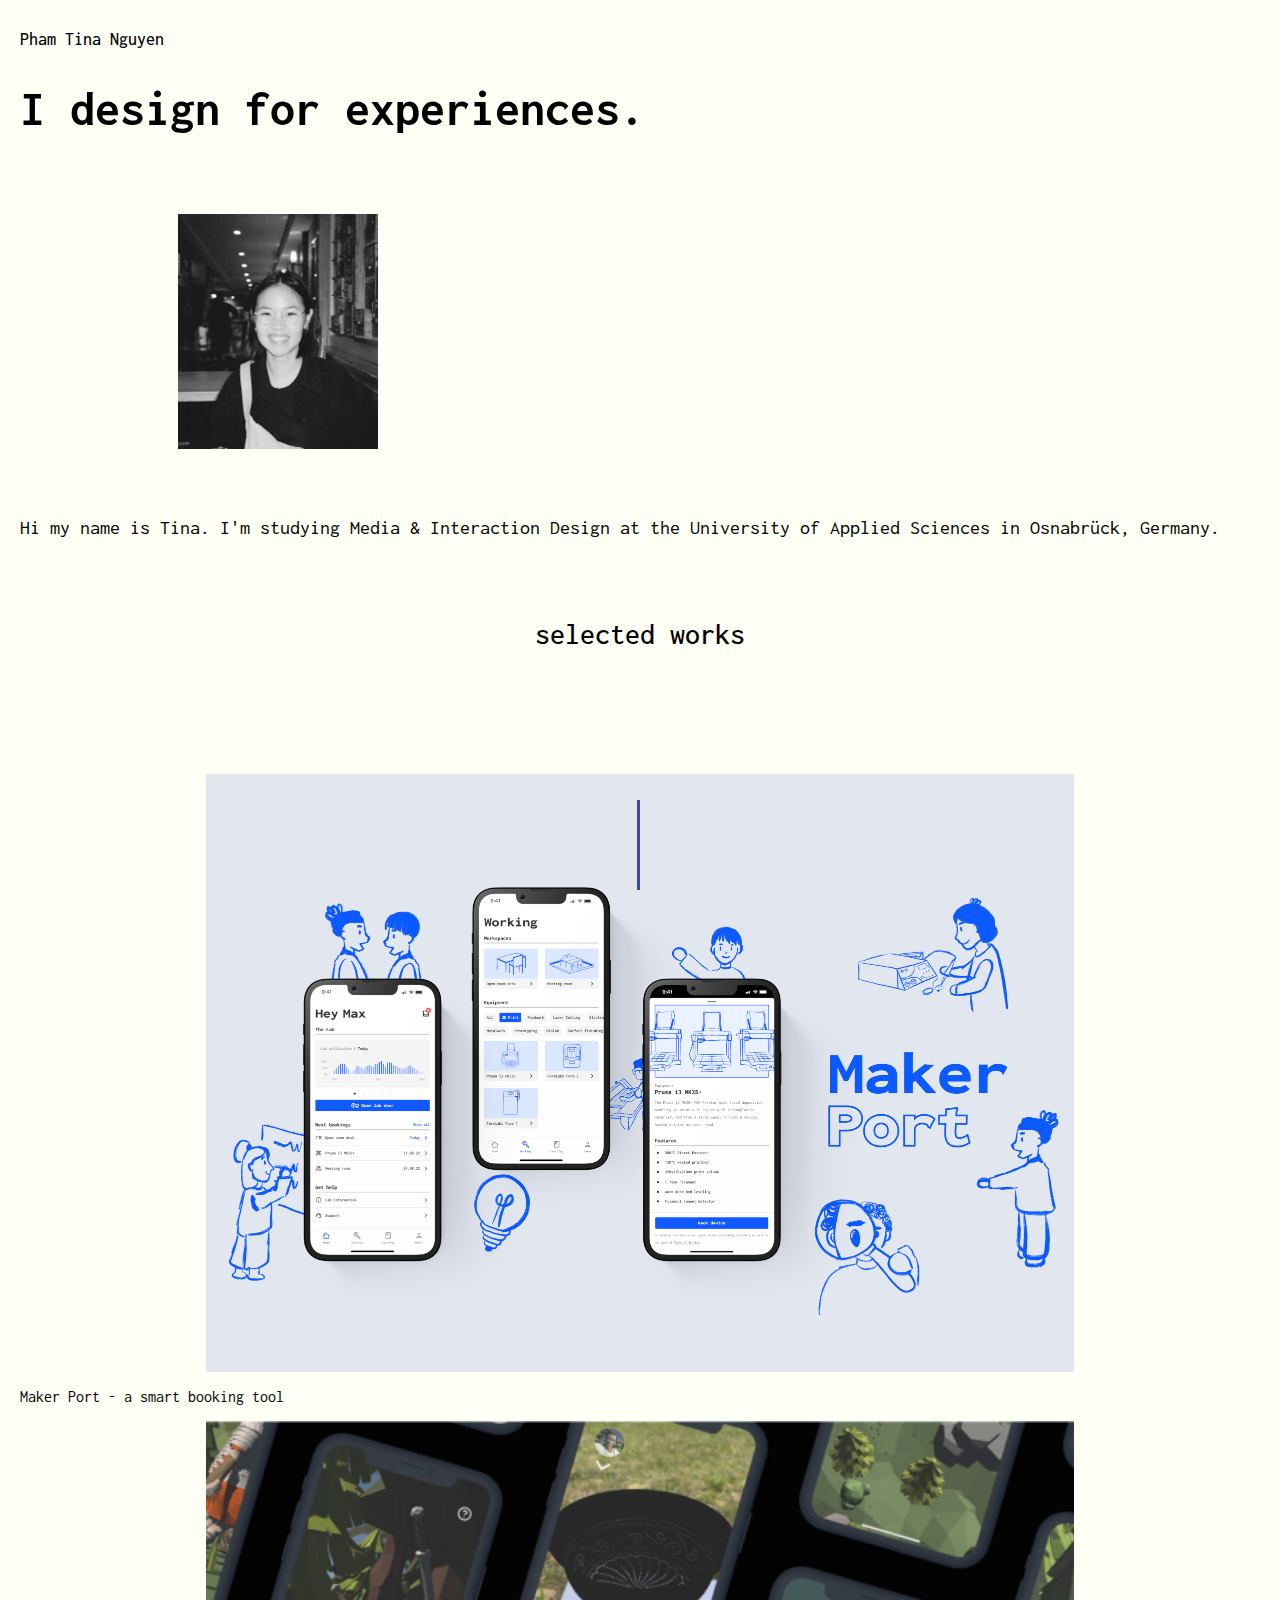
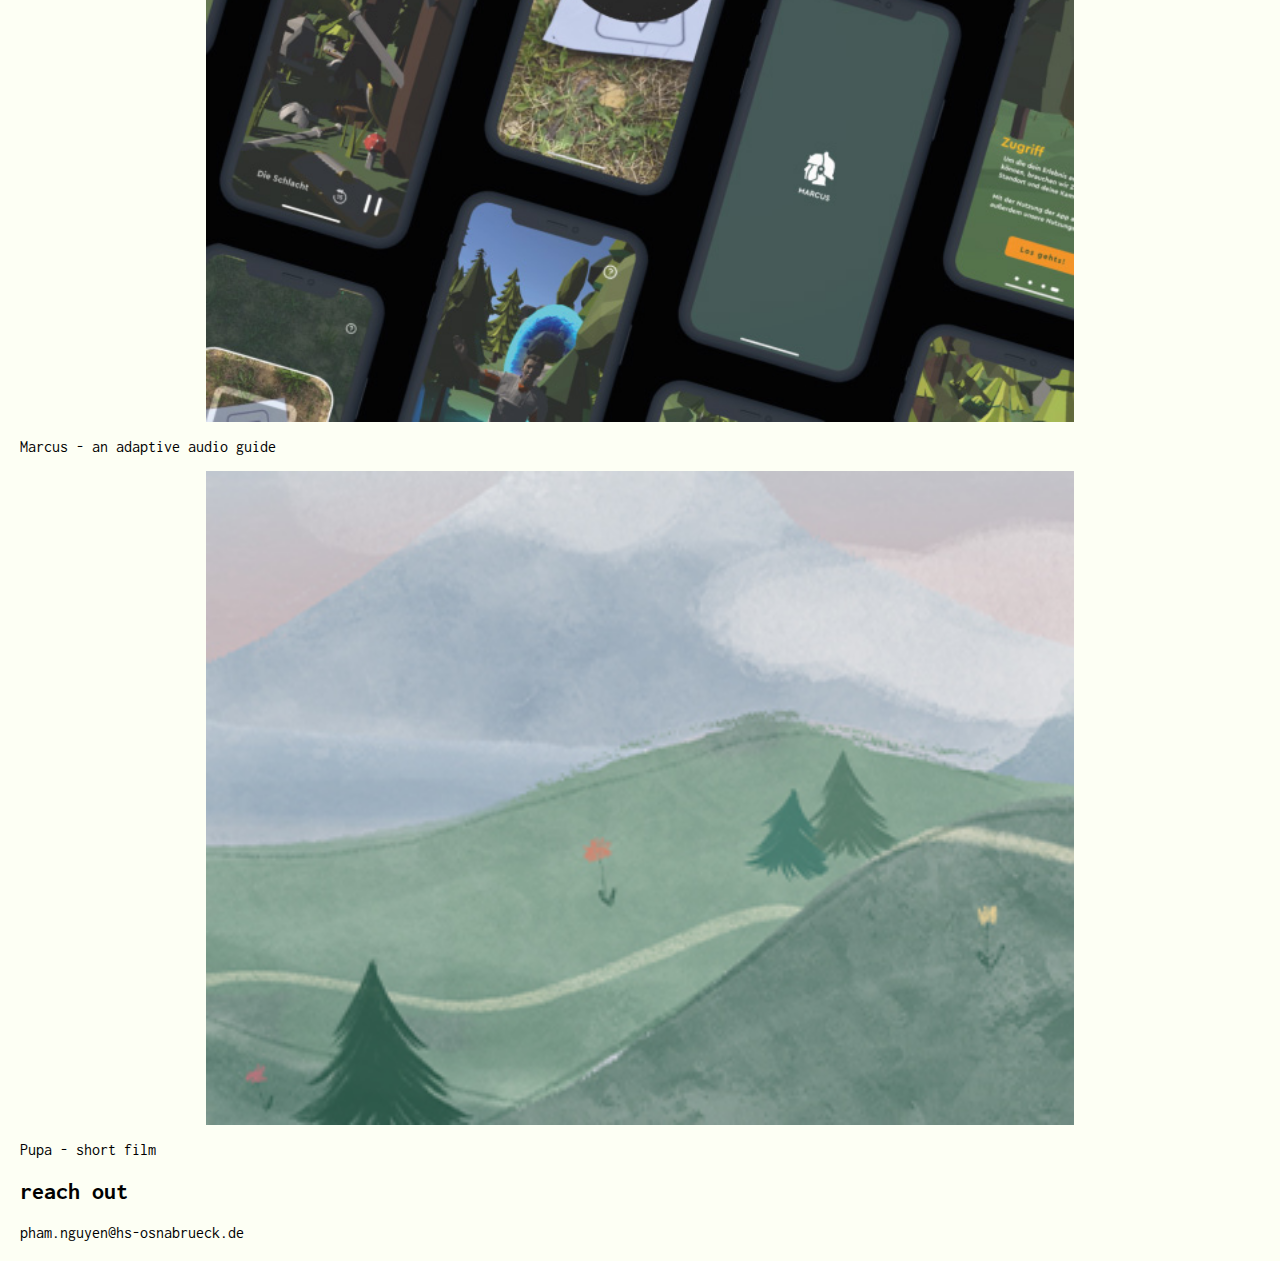
==== index.html @ 9c13b08b "Portfolio pages" ====
<!DOCTYPE html>
<html lang="en">
<head>
    <meta charset="UTF-8">
    <meta http-equiv="X-UA-Compatible" content="IE=edge">
    <meta name="viewport" content="width=device-width, initial-scale=1.0">
    <link rel="stylesheet" href="styles.css">
    <title>Portfolio 2022</title>
</head>

<body>

<div class="topnav">
<p>Pham Tina Nguyen</p>
</div>

<main>
    <div class="intro">
        <h1>I design for experiences.</h1>
    
        <img src="img/headshot.jpg" alt="headshot">
    </div>
    
    <div class="about">
        <h2>Hi my name is Tina. I'm studying Media & Interaction Design at the University of Applied Sciences in Osnabrück, Germany.
        </h2>
    </div>

    <div class="works">
        <h1>selected works</h1>

        <div class="selected">
            <a href="makerport.html">  <img src="img/works/makerport.png" alt="makerport"></a>
            <p>Maker Port - a smart booking tool</p>
    
            <a href="marcus.html">  <img src="img/works/marcus.jpg" alt="marcus"></a>
            <p>Marcus - an adaptive audio guide</p>
    
            <a href="pupa.html">  <img src="img/works/pupa.jpg" alt="pupa"></a>
            <p>Pupa - short film</p>    
        </div>
        
    </div>

    <div class="vl"></div>

</main>


<footer>
    <h2>reach out</h2>
    <p>pham.nguyen@hs-osnabrueck.de</p>
</footer>

</body>
</html>
---- styles.css ----
@font-face {
    font-family: "inconsolata";
    src: url("fonts/Inconsolata-VariableFont.woff2") format(woff2);
}

:root {
    --color-light: #FDFFF4;
    --color-accents: #3C47A6;
    --color-headfoot: #7C85A4;

    --background: var(--color-light);
    --backgroundhf: var(--color-headfoot)
    --highlights: var(--color-accents);

    --font-monospace:"inconsolata", 
}

body {
    background-color: var(--background);
    font-family:inconsolata;
    margin: 20px;
}

/**main {
    margin: 10px;
}**/

.topnav {
    margin-top: 30px;
}

.topnav p {
    font-size: 18px;
    font-weight: 500;
}

.intro h1 {
    font-size: 50px;
    font-weight: 700;
}

.intro img {
    margin: 30px;
    padding-top: 1em;
    padding-left: 8em;
    padding-bottom: 1em;
    width: 200px;   
    height: auto;
}

.about h2{
    font-size: 20px;
    font-weight: 400;
    line-height: 140%;
}

.works {
    padding-top: 30px;

}

.works h1 {
    font-weight: 500;
    font-size: 30px;
    text-align: center;
    line-height: 50px;
}

.vl {
    border-left: 3px solid var(--color-accents);
    height: 90px;
    position: absolute;
    left: 50%;
    margin-left: -3px;
    top: 0;
    transform: translateY(800px);

}

.selected {
    padding-top: 95px;
}

.selected img {
    display: block;
    margin-left: auto;
    margin-right: auto;
    width: 70%;
}

.footer {
    background: var(--color-headfoot);
}
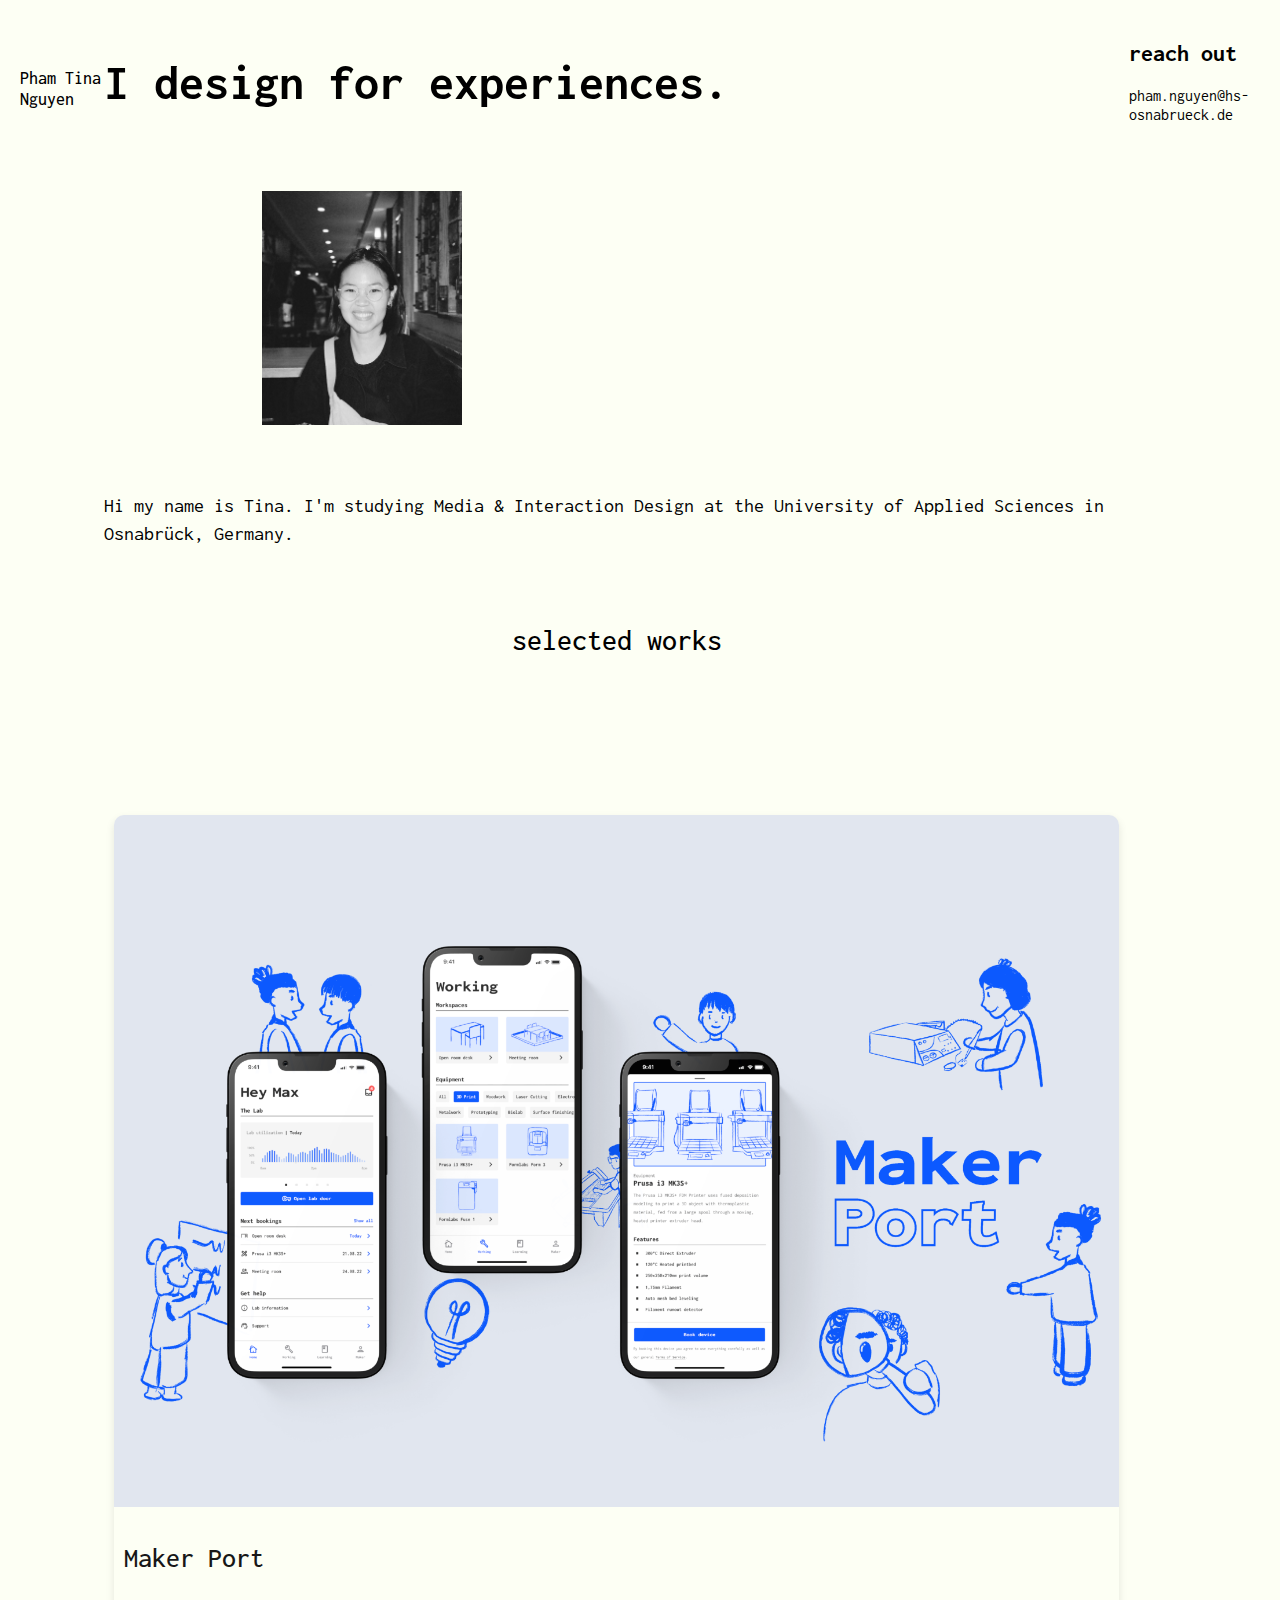
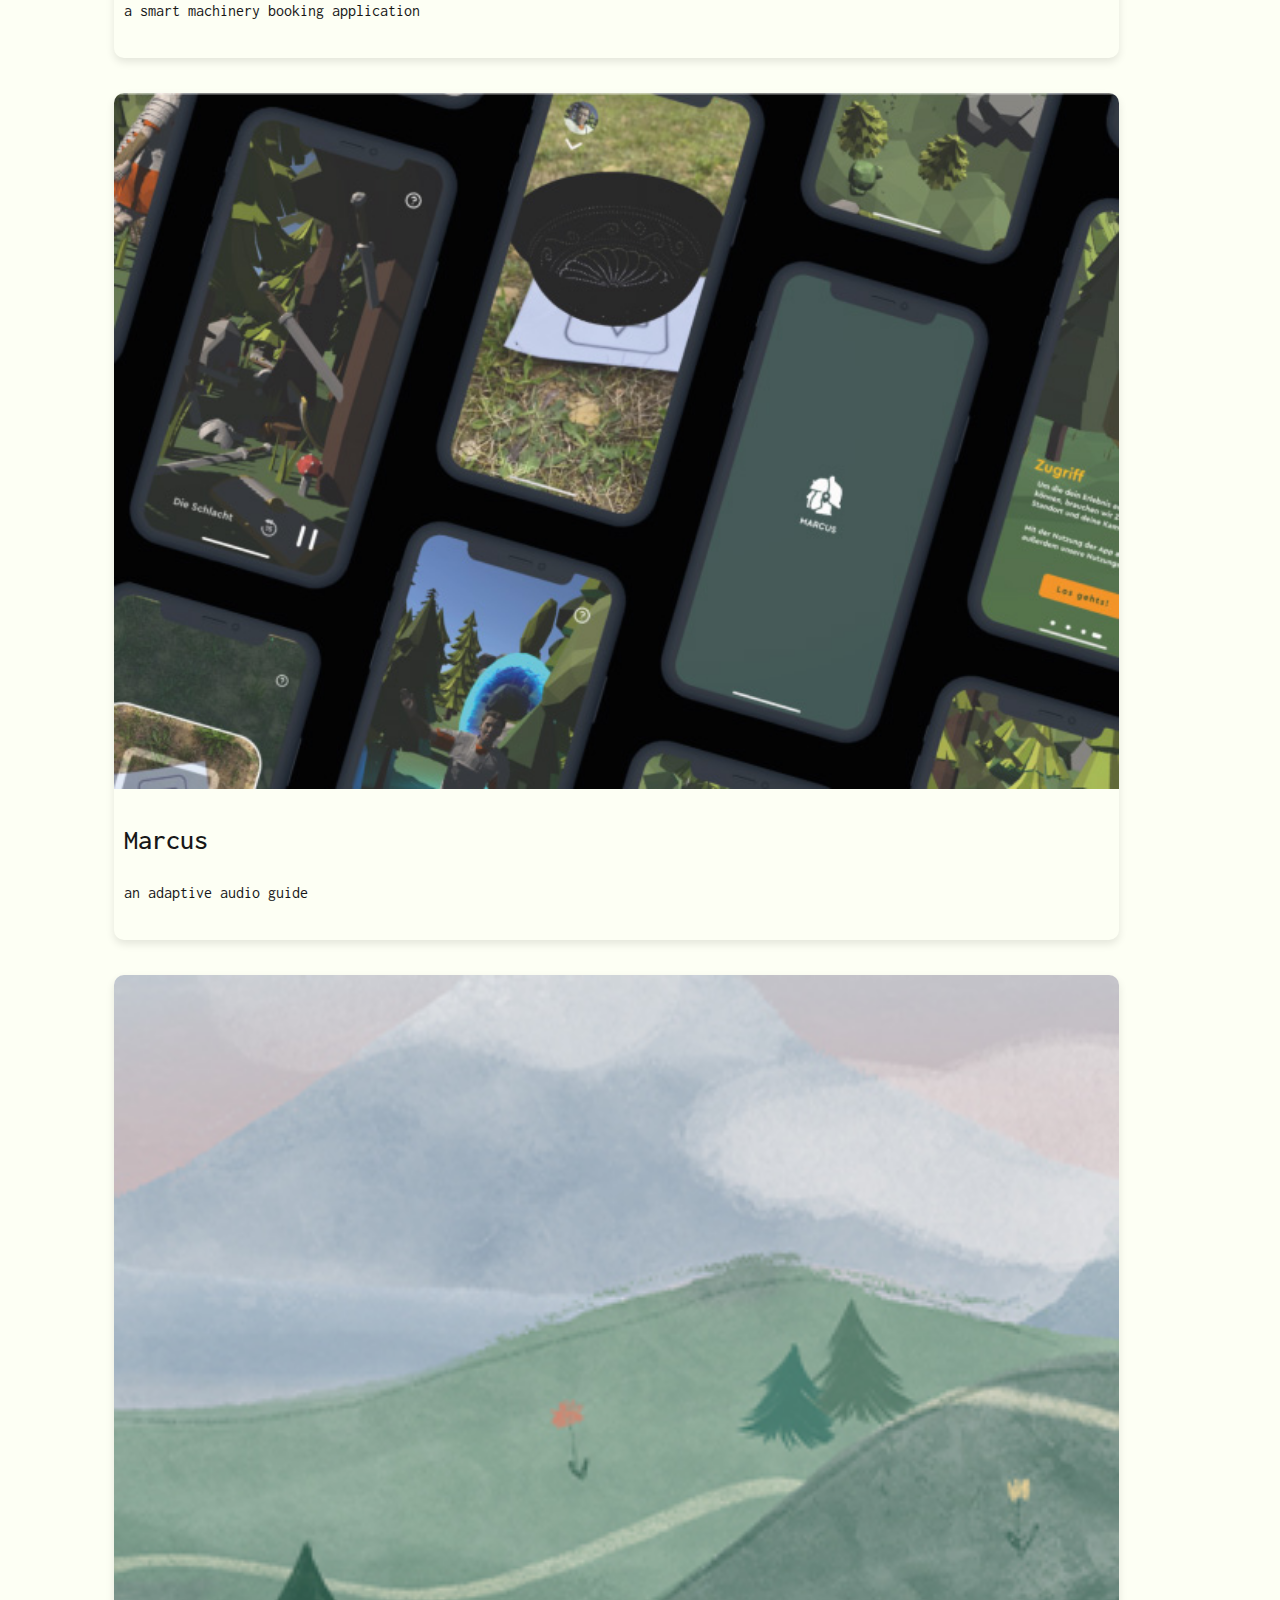
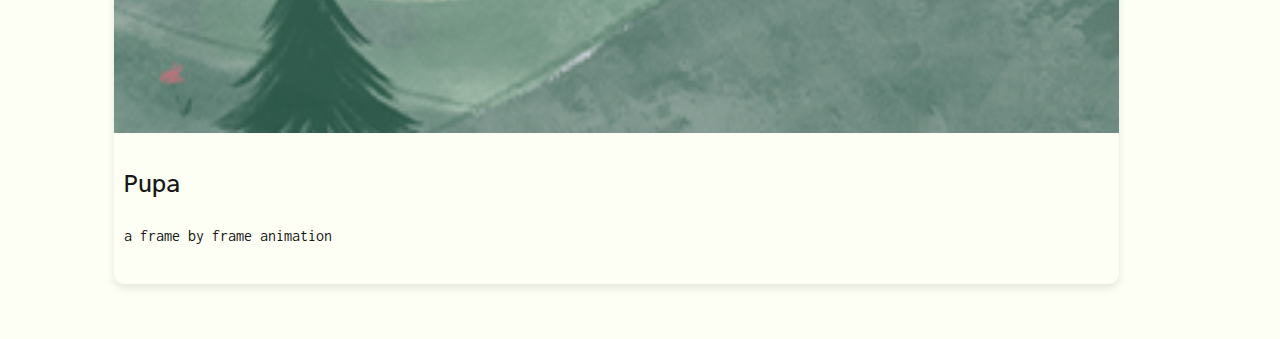
==== commit 37da51fd: "Update Detail" ====
--- a/index.html
+++ b/index.html
@@ -4,9 +4,11 @@
     <meta charset="UTF-8">
     <meta http-equiv="X-UA-Compatible" content="IE=edge">
     <meta name="viewport" content="width=device-width, initial-scale=1.0">
+    <link rel="stylesheet" href="normalize.css">
     <link rel="stylesheet" href="styles.css">
     <title>Portfolio 2022</title>
 </head>
+
 
 <body>
 
@@ -30,20 +32,43 @@
         <h1>selected works</h1>
 
         <div class="selected">
-            <a href="makerport.html">  <img src="img/works/makerport.png" alt="makerport"></a>
-            <p>Maker Port - a smart booking tool</p>
-    
-            <a href="marcus.html">  <img src="img/works/marcus.jpg" alt="marcus"></a>
-            <p>Marcus - an adaptive audio guide</p>
-    
-            <a href="pupa.html">  <img src="img/works/pupa.jpg" alt="pupa"></a>
-            <p>Pupa - short film</p>    
+
+            <div class="card"> 
+                <a href="makerport.html">
+                    <img src="img/works/makerport.png" alt="makerport project">
+
+                    <div class="container">
+                        <h3>Maker Port</h3>
+                        <p>a smart machinery booking application</p>
+                    </div>
+                </a>
+            </div>
+
+            <div class="card"> 
+                <a href="marcus.html">
+                    <img src="img/works/marcus.jpg" alt="marcus project">
+
+                    <div class="container">
+                        <h3>Marcus</h3>
+                        <p>an adaptive audio guide</p>
+                    </div>
+                </a>
+            </div>
+
+            <div class="card"> 
+                <a href="pupa.html">
+                    <img src="img/works/pupa.jpg" alt="makerport">
+
+                    <div class="container">
+                        <h3>Pupa</h3>
+                        <p>a frame by frame animation</p>
+                    </div>
+                </a>
+            </div>
+
         </div>
         
     </div>
-
-    <div class="vl"></div>
-
 </main>
 
 
--- a/styles.css
+++ b/styles.css
@@ -6,10 +6,10 @@
 :root {
     --color-light: #FDFFF4;
     --color-accents: #3C47A6;
-    --color-headfoot: #7C85A4;
+    --color-offblack: #171717;
 
     --background: var(--color-light);
-    --backgroundhf: var(--color-headfoot)
+    --font: var(var(--color-offblack));
     --highlights: var(--color-accents);
 
     --font-monospace:"inconsolata", 
@@ -19,11 +19,8 @@
     background-color: var(--background);
     font-family:inconsolata;
     margin: 20px;
+    display: flex;
 }
-
-/**main {
-    margin: 10px;
-}**/
 
 .topnav {
     margin-top: 30px;
@@ -32,6 +29,7 @@
 .topnav p {
     font-size: 18px;
     font-weight: 500;
+    
 }
 
 .intro h1 {
@@ -54,9 +52,11 @@
     line-height: 140%;
 }
 
+
+/*________________________________SELECTED CONTENT__________________________________*/
+
 .works {
     padding-top: 30px;
-
 }
 
 .works h1 {
@@ -66,27 +66,57 @@
     line-height: 50px;
 }
 
-.vl {
-    border-left: 3px solid var(--color-accents);
-    height: 90px;
-    position: absolute;
-    left: 50%;
-    margin-left: -3px;
-    top: 0;
-    transform: translateY(800px);
-
-}
 
 .selected {
     padding-top: 95px;
+    justify-content: space-between;
+
+}
+  
+a:link {
+    text-decoration: none;
+  }
+
+a:visited {
+    text-decoration: none;
+  }
+
+.card {
+    box-shadow: 0 4px 8px 0 rgba(0,0,0,0.1);
+    transition: 0.3s;
+    border-radius: 10px;
+    margin: 35px 10px;
+  }
+  
+.card h3{
+    font-size: 1.75rem;
+    color: var(--color-offblack);
+    font-weight: 500;
 }
 
-.selected img {
+.card p{
+    font-size: 1rem;
+    color: var(--color-offblack);
+    padding-bottom: 20px;
+}
+ 
+img {
+    border-radius: 10px 10px 0 0;
+    width: 100%;
+  }
+
+  .container {
+    padding: 2px 10px;
+  }
+
+
+/* .selected img {
     display: block;
     margin-left: auto;
     margin-right: auto;
     width: 70%;
 }
+*/ 
 
 .footer {
     background: var(--color-headfoot);
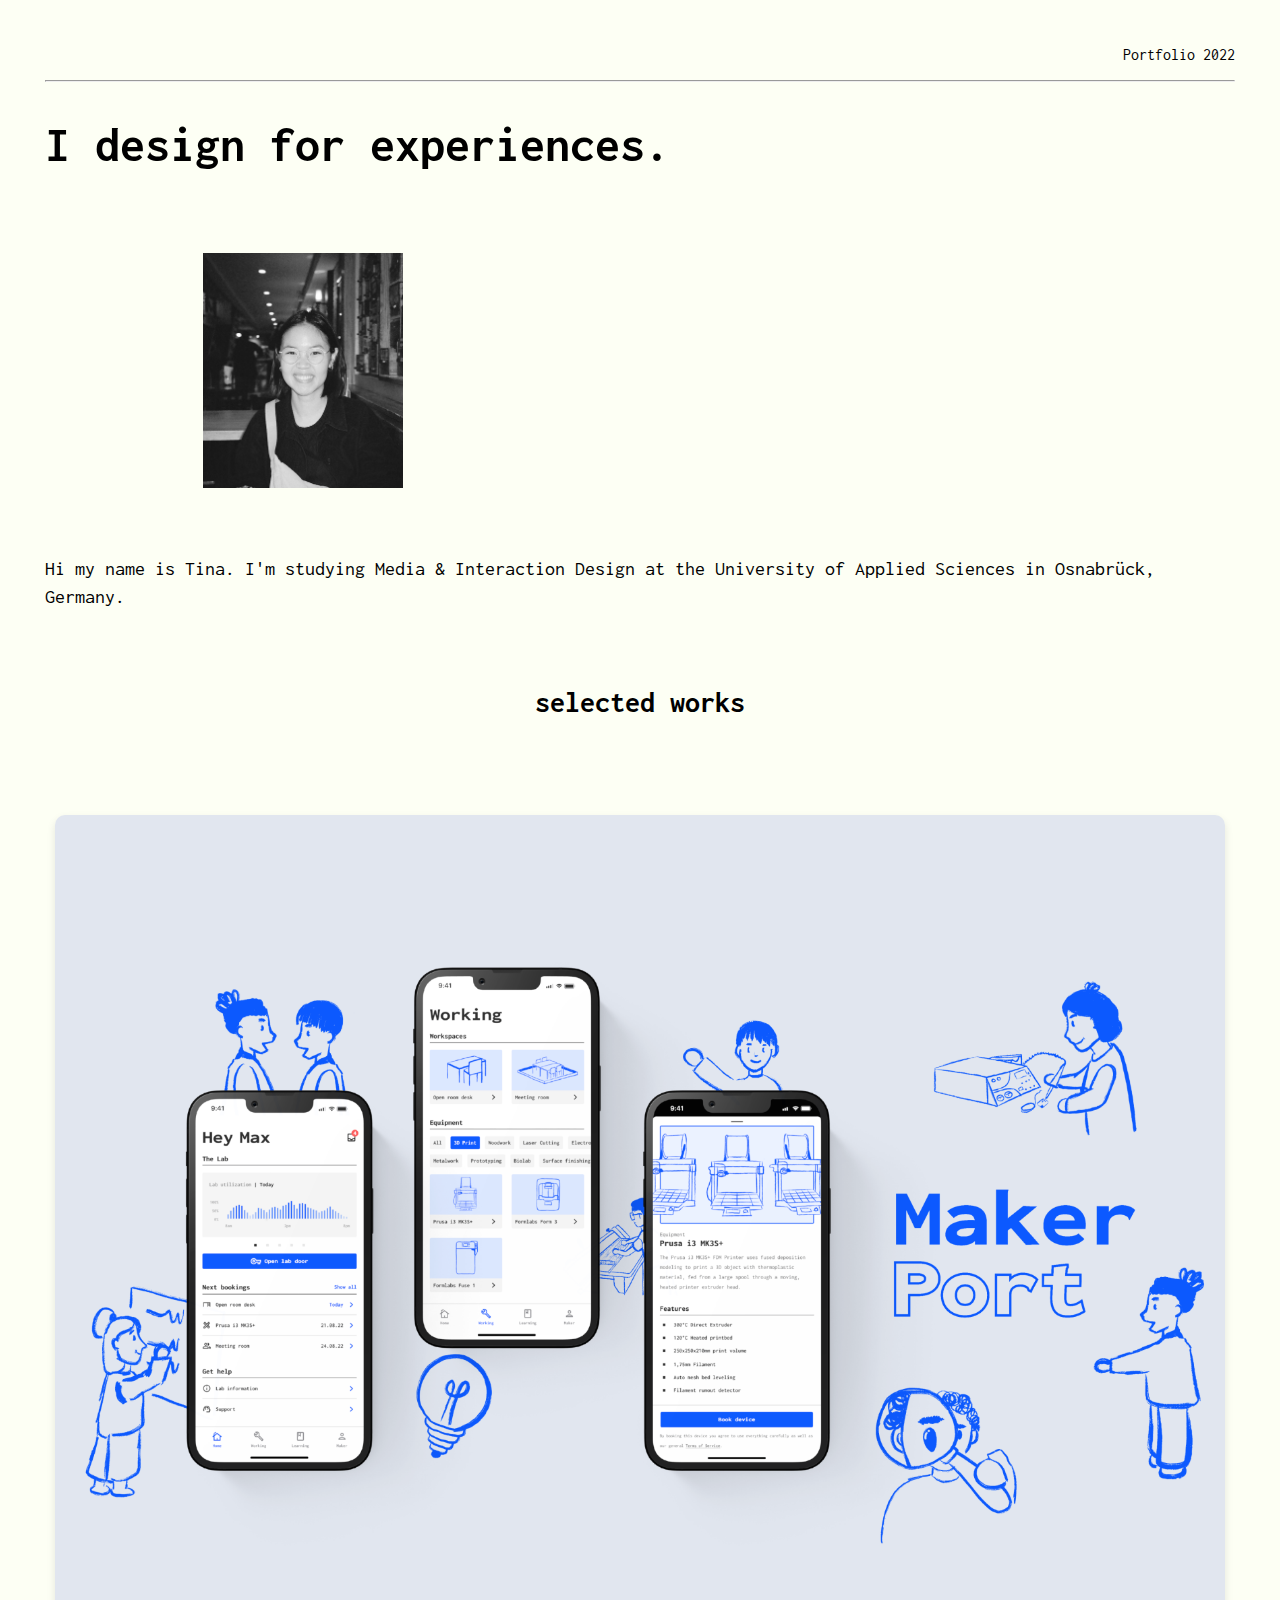
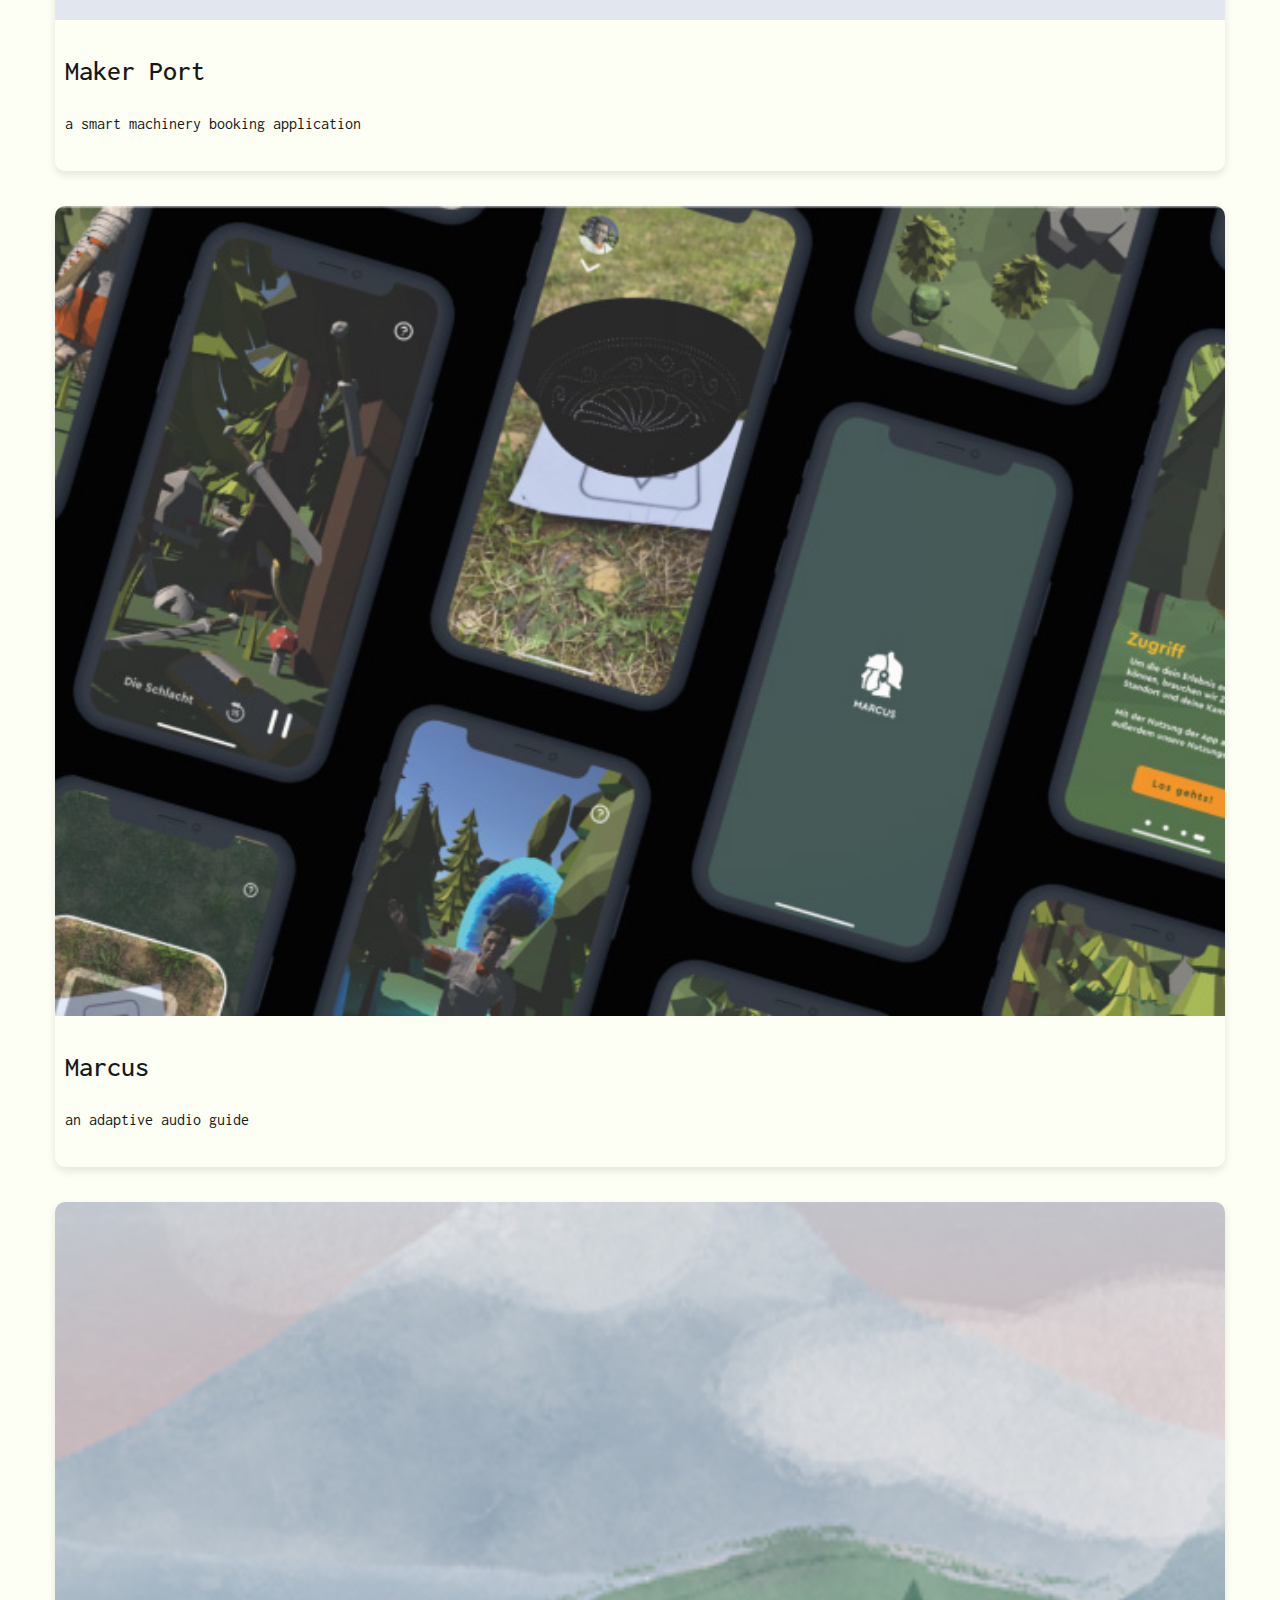
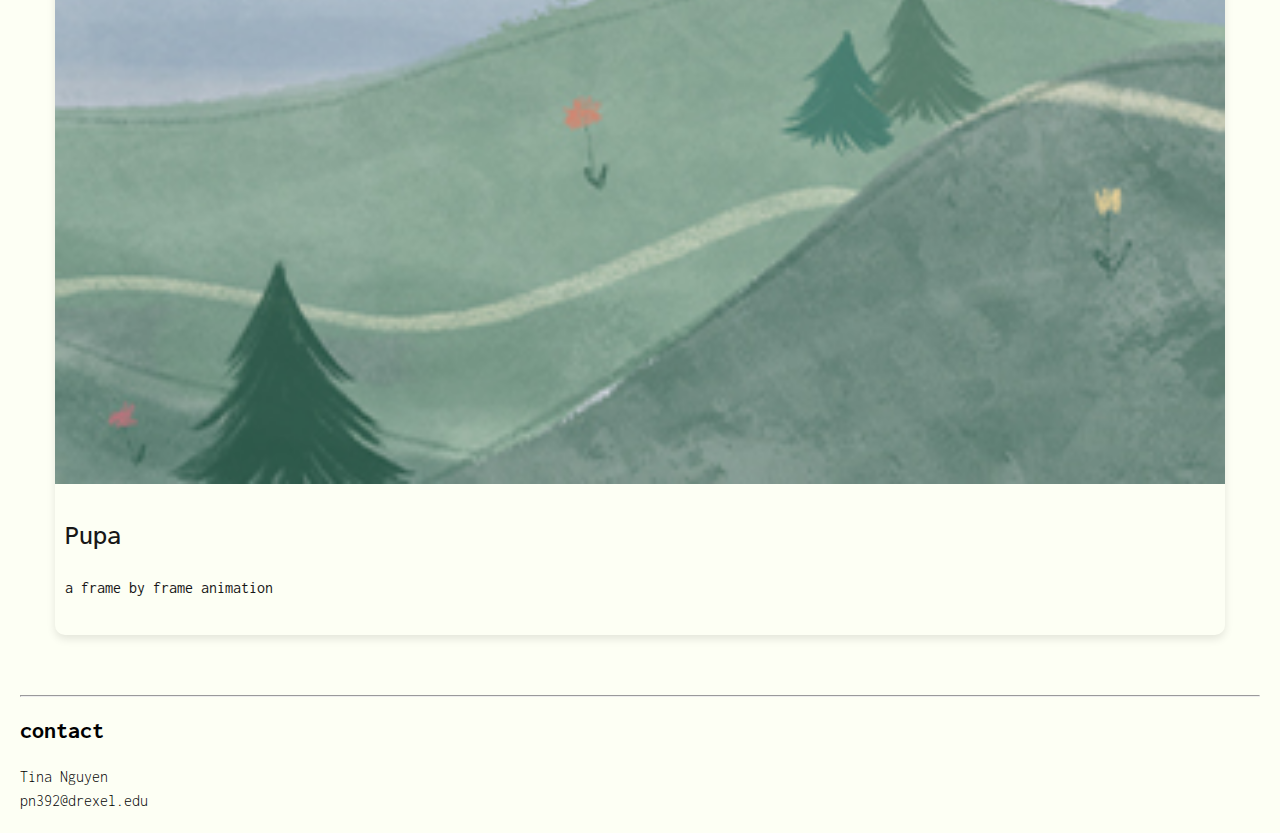
==== commit 107491c0: "Header and Footer" ====
--- a/index.html
+++ b/index.html
@@ -10,13 +10,16 @@
 </head>
 
 
+
 <body>
+<main>
 
-<div class="topnav">
-<p>Pham Tina Nguyen</p>
-</div>
+    <nav>
+        <p>Portfolio 2022</p>
+        <hr>
+    </nav>
 
-<main>
+
     <div class="intro">
         <h1>I design for experiences.</h1>
     
@@ -71,11 +74,17 @@
     </div>
 </main>
 
+</body>
 
 <footer>
-    <h2>reach out</h2>
-    <p>pham.nguyen@hs-osnabrueck.de</p>
+    <hr>
+    <h2>
+        contact
+    </h2>
+    <h3>Tina Nguyen <br>
+        pn392@drexel.edu
+    </h3>
+
 </footer>
 
-</body>
 </html>--- a/styles.css
+++ b/styles.css
@@ -13,23 +13,23 @@
     --highlights: var(--color-accents);
 
     --font-monospace:"inconsolata", 
+
+    box-sizing: border-box;
 }
-
+nav{
+    font-weight: 400;
+    font-size: 16px;
+    text-align: right;
+}
 body {
     background-color: var(--background);
     font-family:inconsolata;
     margin: 20px;
-    display: flex;
 }
 
-.topnav {
-    margin-top: 30px;
-}
-
-.topnav p {
-    font-size: 18px;
-    font-weight: 500;
-    
+main{
+    margin: 15px;
+    padding: 10px;
 }
 
 .intro h1 {
@@ -60,7 +60,7 @@
 }
 
 .works h1 {
-    font-weight: 500;
+    font-weight: 700;
     font-size: 30px;
     text-align: center;
     line-height: 50px;
@@ -68,7 +68,7 @@
 
 
 .selected {
-    padding-top: 95px;
+    padding-top: 32px;
     justify-content: space-between;
 
 }
@@ -118,6 +118,9 @@
 }
 */ 
 
-.footer {
-    background: var(--color-headfoot);
+
+footer h3{
+   font-weight: 300;
+   line-height: 1.5rem;
+   font-size: 16px;
 }